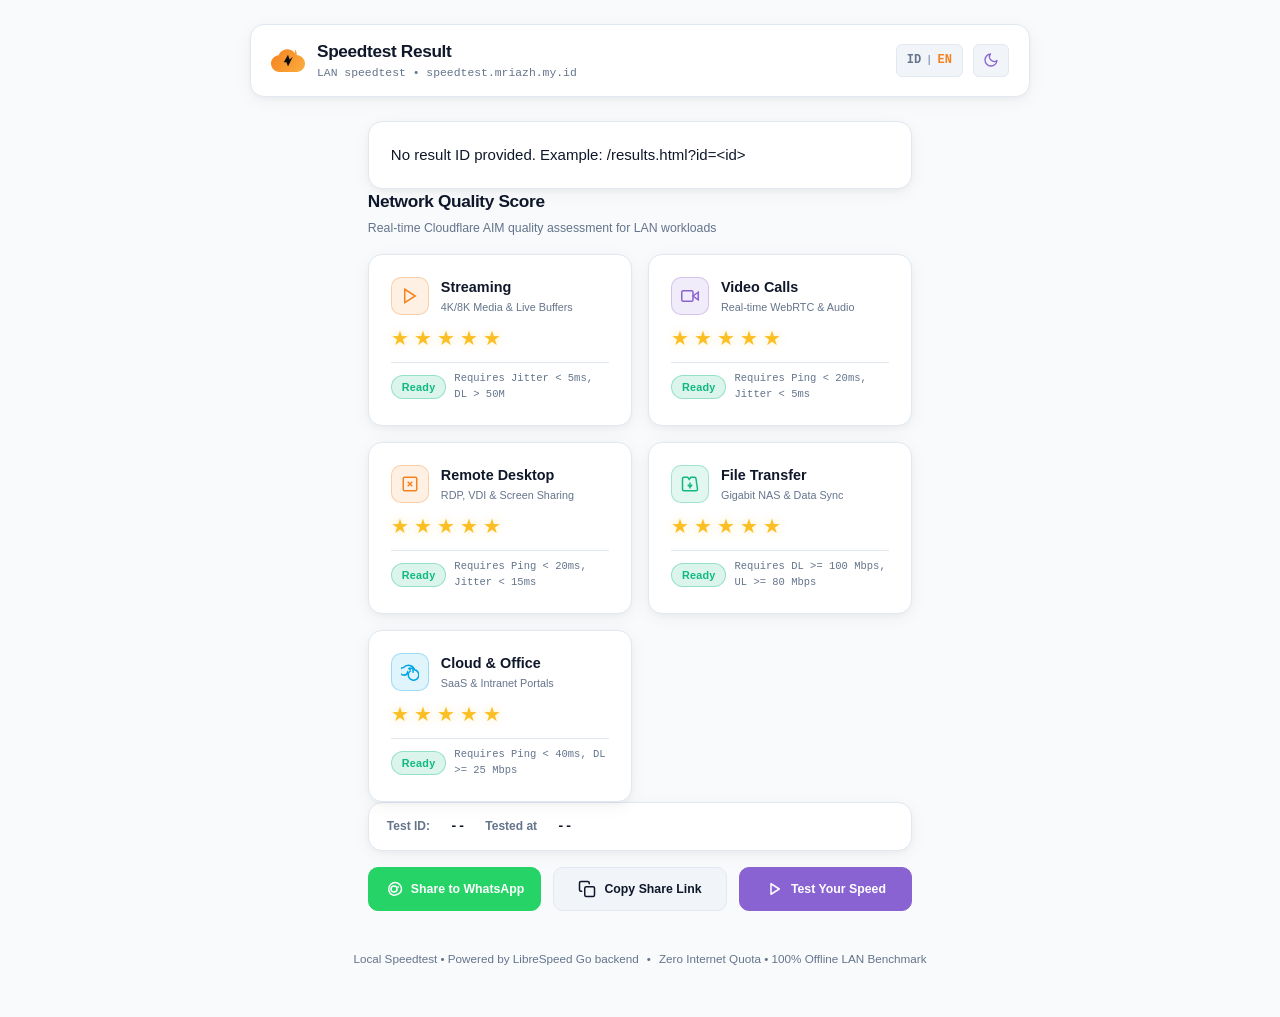
==== web/results.html @ ec8d54d9 "docs(readme): rewrite comprehensive public guide and de-hardcode private infrastructure IPs" ====
<!DOCTYPE html>
<html lang="en">
<head>
  <meta charset="UTF-8">
  <meta name="viewport" content="width=device-width, initial-scale=1.0">
  <title>Speedtest Result • Local Speedtest</title>
  <meta name="description" content="Local network performance benchmark result certificate. 100% offline LAN speedtest.">
  <link rel="icon" type="image/svg+xml" href="favicon.svg">
  <link rel="stylesheet" href="style.css">
  <script>
    (function() {
      try {
        var t = localStorage.getItem('cf_theme');
        if (t === 'light' || (!t && window.matchMedia && window.matchMedia('(prefers-color-scheme: light)').matches)) {
          document.documentElement.setAttribute('data-theme', 'light');
        }
      } catch (_) {}
    })();
  </script>
</head>
<body>
  <div class="cf-app cf-results-app">
    <!-- Header -->
    <header class="cf-header cf-results-header">
      <div class="header-brand">
        <svg class="brand-icon" viewBox="0 0 32 32" fill="none" xmlns="http://www.w3.org/2000/svg" aria-hidden="true">
          <path d="M24.2 13.8c-.4-4.5-4.2-8-8.8-8-3.7 0-6.9 2.3-8.2 5.7C3.1 12 0 15.3 0 19.3 0 23.7 3.6 27.3 8 27.3h16c4.4 0 8-3.6 8-8 0-4-3-7.3-6.9-7.8l-.9-.1v-.9c0-1.8-.7-3.5-1.9-4.7l1 8z" fill="url(#cf-grad)"/>
          <path d="M12 18l4-7 1.5 4.5 3-2.5-4.5 9-1.5-4z" fill="#0b0c0e"/>
          <defs>
            <linearGradient id="cf-grad" x1="0" y1="5.8" x2="32" y2="27.3" gradientUnits="userSpaceOnUse">
              <stop stop-color="#f6821f"/>
              <stop offset="1" stop-color="#faad3f"/>
            </linearGradient>
          </defs>
        </svg>
        <div class="brand-text">
          <div class="brand-title" data-i18n="result_certificate">Speedtest Result</div>
          <div class="brand-domain" data-i18n="brand_desc">LAN speedtest &bull; speedtest.mriazh.my.id</div>
        </div>
      </div>

      <div class="header-controls">
        <button type="button" class="ctrl-btn lang-btn" id="langToggleBtn" aria-label="Toggle language" title="Ganti Bahasa / Switch Language">
          <span class="lang-opt" id="langOptId">ID</span>
          <span class="lang-divider">|</span>
          <span class="lang-opt active" id="langOptEn">EN</span>
        </button>
        <button type="button" class="ctrl-btn theme-btn" id="themeToggleBtn" aria-label="Toggle theme" title="Toggle Light/Dark Theme">
          <svg class="theme-icon icon-sun" viewBox="0 0 24 24" fill="none" stroke="currentColor" stroke-width="2" stroke-linecap="round" stroke-linejoin="round" aria-hidden="true">
            <circle cx="12" cy="12" r="5"></circle>
            <line x1="12" y1="1" x2="12" y2="3"></line>
            <line x1="12" y1="21" x2="12" y2="23"></line>
            <line x1="4.22" y1="4.22" x2="5.64" y2="5.64"></line>
            <line x1="18.36" y1="18.36" x2="19.78" y2="19.78"></line>
            <line x1="1" y1="12" x2="3" y2="12"></line>
            <line x1="21" y1="12" x2="23" y2="12"></line>
            <line x1="4.22" y1="19.78" x2="5.64" y2="18.36"></line>
            <line x1="18.36" y1="5.64" x2="19.78" y2="4.22"></line>
          </svg>
          <svg class="theme-icon icon-moon" viewBox="0 0 24 24" fill="none" stroke="currentColor" stroke-width="2" stroke-linecap="round" stroke-linejoin="round" aria-hidden="true">
            <path d="M21 12.79A9 9 0 1 1 11.21 3 7 7 0 0 0 21 12.79z"></path>
          </svg>
        </button>
      </div>
    </header>

    <main class="cf-results-main">
      <!-- Status / Error -->
      <div class="cf-card cf-results-status" id="resultStatus">
        <p id="resultStatusText">Loading result&hellip;</p>
      </div>

      <!-- Headline Metrics -->
      <section class="cf-headline-section" id="headlineSection" hidden>
        <div class="headline-grid">
          <div class="headline-metric headline-dl">
            <span class="headline-label" data-i18n="label_download">Download</span>
            <span class="headline-value" id="resDl">--</span>
            <span class="headline-unit">Mbps</span>
          </div>
          <div class="headline-metric headline-ul">
            <span class="headline-label" data-i18n="label_upload">Upload</span>
            <span class="headline-value" id="resUl">--</span>
            <span class="headline-unit">Mbps</span>
          </div>
          <div class="headline-metric headline-ping">
            <span class="headline-label" data-i18n="label_latency">Latency</span>
            <span class="headline-value" id="resPing">--</span>
            <span class="headline-unit">ms</span>
          </div>
          <div class="headline-metric headline-jitter">
            <span class="headline-label" data-i18n="label_jitter">Jitter</span>
            <span class="headline-value" id="resJitter">--</span>
            <span class="headline-unit">ms</span>
          </div>
        </div>
      </section>

      <!-- Network Quality Score -->
      <section class="cf-quality-section cf-results-quality" id="qualitySection" hidden>
        <div class="quality-header">
          <h2 class="section-title" data-i18n="section_quality_score">Network Quality Score</h2>
          <span class="section-subtitle" data-i18n="section_quality_subtitle">Real-time Cloudflare AIM quality assessment</span>
        </div>
        <div class="quality-cards-grid cf-results-quality-grid">
          <!-- Streaming Quality Card -->
          <div class="cf-card quality-card" id="cardQualityStreaming">
            <div class="quality-card-head">
              <div class="quality-icon-box icon-streaming">
                <svg viewBox="0 0 24 24" fill="none" stroke="currentColor" stroke-width="2">
                  <polygon points="5 3 19 12 5 21 5 3"/>
                </svg>
              </div>
              <div>
                <h3 class="quality-title" data-i18n="quality_streaming">Streaming</h3>
                <p class="quality-desc" data-i18n="desc_streaming">4K/8K Media & Live Buffers</p>
              </div>
            </div>
            <div class="stars-rating-row" id="starsStreaming" aria-label="5 of 5 stars"></div>
            <div class="quality-badge-row">
              <span class="quality-status-badge badge-green" id="badgeStreaming" data-i18n="ready">Ready</span>
              <span class="quality-reason-text" id="reasonStreaming" data-i18n="reason_streaming_init">Requires Jitter &lt; 5ms, DL &gt; 50M</span>
            </div>
          </div>

          <!-- Video Calls Quality Card -->
          <div class="cf-card quality-card" id="cardQualityVideo">
            <div class="quality-card-head">
              <div class="quality-icon-box icon-video">
                <svg viewBox="0 0 24 24" fill="none" stroke="currentColor" stroke-width="2">
                  <polygon points="23 7 16 12 23 17 23 7"/>
                  <rect x="1" y="5" width="15" height="14" rx="2" ry="2"/>
                </svg>
              </div>
              <div>
                <h3 class="quality-title" data-i18n="quality_video">Video Calls</h3>
                <p class="quality-desc" data-i18n="desc_video">Real-time WebRTC & Audio</p>
              </div>
            </div>
            <div class="stars-rating-row" id="starsVideo" aria-label="5 of 5 stars"></div>
            <div class="quality-badge-row">
              <span class="quality-status-badge badge-green" id="badgeVideo" data-i18n="ready">Ready</span>
              <span class="quality-reason-text" id="reasonVideo" data-i18n="reason_video_init">Requires Ping &lt; 20ms, Jitter &lt; 5ms</span>
            </div>
          </div>

          <!-- Remote Desktop Quality Card -->
          <div class="cf-card quality-card" id="cardQualityRemote">
            <div class="quality-card-head">
              <div class="quality-icon-box icon-anydesk">
                <svg viewBox="0 0 24 24" fill="none" stroke="currentColor" stroke-width="2">
                  <rect x="3" y="3" width="18" height="18" rx="2" ry="2"/>
                  <line x1="9" y1="15" x2="15" y2="9"/>
                  <line x1="15" y1="15" x2="9" y2="9"/>
                </svg>
              </div>
              <div>
                <h3 class="quality-title" data-i18n="quality_remote">Remote Desktop</h3>
                <p class="quality-desc" data-i18n="desc_remote">RDP, VDI & Screen Sharing</p>
              </div>
            </div>
            <div class="stars-rating-row" id="starsRemote" aria-label="5 of 5 stars"></div>
            <div class="quality-badge-row">
              <span class="quality-status-badge badge-green" id="badgeRemote" data-i18n="ready">Ready</span>
              <span class="quality-reason-text" id="reasonRemote" data-i18n="reason_remote_init">Requires Ping &lt; 20ms, Jitter &lt; 15ms</span>
            </div>
          </div>

          <!-- File Transfer & Sync Quality Card -->
          <div class="cf-card quality-card" id="cardQualityFileTransfer">
            <div class="quality-card-head">
              <div class="quality-icon-box icon-filetransfer">
                <svg viewBox="0 0 24 24" fill="none" stroke="currentColor" stroke-width="2">
                  <path d="M22 19a2 2 0 01-2 2H4a2 2 0 01-2-2V5a2 2 0 012-2h5l2 3 2-3h5a2 2 0 012 2z"/>
                  <path d="M12 10L12 18M15 13l-3 3-3-3"/>
                </svg>
              </div>
              <div>
                <h3 class="quality-title" data-i18n="quality_filetransfer">File Transfer</h3>
                <p class="quality-desc" data-i18n="desc_filetransfer">NAS Gigabit & Sinkronisasi</p>
              </div>
            </div>
            <div class="stars-rating-row" id="starsFileTransfer" aria-label="5 of 5 stars"></div>
            <div class="quality-badge-row">
              <span class="quality-status-badge badge-green" id="badgeFileTransfer" data-i18n="ready">Ready</span>
              <span class="quality-reason-text" id="reasonFileTransfer" data-i18n="reason_filetransfer_init">Requires DL &gt;= 100 Mbps, UL &gt;= 80 Mbps</span>
            </div>
          </div>

          <!-- Cloud & Office Apps Quality Card -->
          <div class="cf-card quality-card" id="cardQualityCloud">
            <div class="quality-card-head">
              <div class="quality-icon-box icon-cloud">
                <svg viewBox="0 0 24 24" fill="none" stroke="currentColor" stroke-width="2">
                  <path d="M3 16a5 5 0 010.45-9.97A8.5 8.5 0 0118 9a7 7 0 11-8 5a8.5 8.5 0 01-1.15-1.63A5 5 0 013 16z"/>
                  <path d="M10 7h4a2 2 0 012 2v4M10 7l3 3M10 13l3-3"/>
                </svg>
              </div>
              <div>
                <h3 class="quality-title" data-i18n="quality_cloud">Cloud &amp; Office</h3>
                <p class="quality-desc" data-i18n="desc_cloud">Portal Intranet &amp; SaaS</p>
              </div>
            </div>
            <div class="stars-rating-row" id="starsCloud" aria-label="5 of 5 stars"></div>
            <div class="quality-badge-row">
              <span class="quality-status-badge badge-green" id="badgeCloud" data-i18n="ready">Ready</span>
              <span class="quality-reason-text" id="reasonCloud" data-i18n="reason_cloud_init">Requires Ping &lt; 40ms, DL &gt;= 25 Mbps</span>
            </div>
          </div>
        </div>
      </section>

      <!-- Network Details -->
      <section class="cf-details-section" id="detailsSection" hidden>
        <div class="quality-header">
          <h2 class="section-title" data-i18n="network_details">Network Details</h2>
        </div>
        <div class="details-grid">
          <div class="detail-item">
            <span class="detail-label" data-i18n="badge_client_ip">Client IP</span>
            <span class="detail-value" id="resClientIp">--</span>
          </div>
          <div class="detail-item">
            <span class="detail-label" data-i18n="server_ip">Server IP</span>
            <span class="detail-value" id="resServerIp">Local Server</span>
          </div>
          <div class="detail-item detail-gigabit">
            <span class="lan-badge">Gigabit LAN</span>
            <span class="detail-value" data-i18n="val_network">Local LAN Gigabit (Zero Internet Quota)</span>
          </div>
        </div>
      </section>

      <!-- Test Identity -->
      <div class="cf-card cf-results-identity" id="identitySection" hidden>
        <div class="identity-row">
          <span class="identity-label" data-i18n="test_id_label">Test ID:</span>
          <span class="identity-value" id="resTestId">--</span>
          <span class="identity-label" data-i18n="tested_at">Tested at:</span>
          <span class="identity-value" id="resTestedAt">--</span>
        </div>
      </div>

      <!-- Action Buttons -->
      <section class="cf-actions-section" id="actionsSection" hidden>
        <div class="actions-grid">
          <button type="button" class="btn-action btn-whatsapp" id="btnShareWhatsapp" aria-label="Share to WhatsApp">
            <svg class="action-icon" viewBox="0 0 24 24" fill="none" stroke="currentColor" stroke-width="2" stroke-linecap="round" stroke-linejoin="round">
              <path d="M22 12c0-4.714-3.822-8.536-8.536-8.536S5 7.286 5 12c0 3.78 2.4 6.986 5.754 8.218a2.28 2.28 0 001.724 0C19.6 18.986 22 15.78 22 12z"/>
              <path d="M16 12A4 4 0 1112 8a4 4 0 014 4z"/>
              <line x1="17.5" y1="9.5" x2="17.5" y2="9.01"/>
            </svg>
            <span data-i18n="btn_share_whatsapp">Share to WhatsApp</span>
          </button>
          <button type="button" class="btn-action btn-copy-link" id="btnCopyResultLink" aria-label="Copy Link">
            <svg class="action-icon" viewBox="0 0 24 24" fill="none" stroke="currentColor" stroke-width="2" stroke-linecap="round" stroke-linejoin="round">
              <rect x="9" y="9" width="13" height="13" rx="2" ry="2"/>
              <path d="M5 15H4a2 2 0 01-2-2V4a2 2 0 012-2h9a2 2 0 012 2v1"/>
            </svg>
            <span id="copyResultBtnText" data-i18n="btn_copy_link">Copy Link</span>
          </button>
          <a href="index.html" class="btn-action btn-test-speed" id="btnTestSpeed" aria-label="Test Your Speed">
            <svg class="action-icon" viewBox="0 0 24 24" fill="none" stroke="currentColor" stroke-width="2" stroke-linecap="round" stroke-linejoin="round">
              <path d="M8 5v14l11-7z"/>
            </svg>
            <span data-i18n="btn_test_your_speed">Test Your Speed</span>
          </a>
        </div>
      </section>
    </main>

    <footer class="cf-footer cf-results-footer">
      <div class="footer-meta">
        <span data-i18n="footer_powered">Local Speedtest • Powered by LibreSpeed Go backend</span>
        <span>•</span>
        <span data-i18n="footer_lan">Zero Internet Quota • 100% Offline LAN Benchmark</span>
      </div>
    </footer>
  </div>

  <script src="app.js"></script>
</body>
</html>
---- web/style.css ----
/* ==========================================================================
   Local Speedtest — Cloudflare Speed Test Dark Theme & Layout
   Inspired by speed.cloudflare.com.
   100% Offline LAN Compatible. No external fonts or CDNs.
   ========================================================================== */

:root {
  /* Cloudflare Speed Palette */
  --cf-bg: #0b0c0e;
  --cf-surface: #121316;
  --cf-surface-elevated: #18191e;
  --cf-surface-hover: #1f2027;
  --cf-border: #22242c;
  --border: var(--cf-border);
  --cf-border-hover: #2e313d;
  --cf-border-active: #3b3f4f;

  /* Typography Colors */
  --cf-text-primary: #f4f4f6;
  --cf-text-secondary: #9ea3b0;
  --cf-text-muted: #656976;
  --cf-text-dim: #454854;

  /* Accent Signatures */
  --cf-orange: #f6821f;
  --cf-orange-hover: #faad3f;
  --cf-orange-glow: rgba(246, 130, 31, 0.28);
  --cf-purple: #8a63d2;
  --cf-purple-glow: rgba(138, 99, 210, 0.28);
  --cf-cyan: #00a4e4;
  --cf-cyan-glow: rgba(0, 164, 228, 0.28);
  --cf-amber: #f59e0b;
  --cf-amber-glow: rgba(245, 158, 11, 0.28);
  --cf-green: #10b981;
  --cf-green-glow: rgba(16, 185, 129, 0.25);
  --cf-star-dim: #2e313d;

  /* Font Stacks */
  --font-sans: -apple-system, BlinkMacSystemFont, "Segoe UI", Roboto, "Helvetica Neue", Arial, sans-serif;
  --font-mono: ui-monospace, SFMono-Regular, "SF Mono", Menlo, Consolas, "Liberation Mono", monospace;

  /* Radii & Shadows */
  --radius-sm: 6px;
  --radius-md: 10px;
  --radius-lg: 14px;
  --radius-xl: 18px;
  --shadow-card: 0 8px 24px -6px rgba(0, 0, 0, 0.6);
  --shadow-glow: 0 0 24px var(--cf-orange-glow);
}

/* Light Theme Variables */
[data-theme="light"] {
  --cf-bg: #f8fafc;
  --cf-surface: #ffffff;
  --cf-surface-elevated: #f1f5f9;
  --cf-surface-hover: #e2e8f0;
  --cf-border: #e2e8f0;
  --border: var(--cf-border);
  --cf-border-hover: #cbd5e1;
  --cf-border-active: #94a3b8;

  --cf-text-primary: #0f172a;
  --cf-text-secondary: #475569;
  --cf-text-muted: #64748b;
  --cf-text-dim: #94a3b8;

  --shadow-card: 0 4px 20px -2px rgba(15, 23, 42, 0.06), 0 2px 6px -1px rgba(15, 23, 42, 0.04);
  --cf-star-dim: #cbd5e1;
}

/* Reset & Base */
*, *::before, *::after {
  box-sizing: border-box;
  margin: 0;
  padding: 0;
}

html, body {
  min-height: 100vh;
  background-color: var(--cf-bg);
  color: var(--cf-text-primary);
  font-family: var(--font-sans);
  font-size: 15px;
  line-height: 1.5;
  -webkit-font-smoothing: antialiased;
  -moz-osx-font-smoothing: grayscale;
}

body {
  background-image:
    radial-gradient(1200px 700px at 50% -10%, rgba(246, 130, 31, 0.05) 0%, transparent 60%),
    radial-gradient(900px 500px at 85% 15%, rgba(138, 99, 210, 0.03) 0%, transparent 50%),
    var(--cf-bg);
  background-attachment: fixed;
}

/* App Layout Container */
.cf-app {
  max-width: 1200px;
  margin: 0 auto;
  padding: 24px 20px 48px;
  display: flex;
  flex-direction: column;
  gap: 24px;
}

/* ==========================================================================
   Header
   ========================================================================== */
.cf-header {
  display: flex;
  align-items: center;
  justify-content: space-between;
  flex-wrap: wrap;
  gap: 16px;
  padding: 14px 20px;
  background: var(--cf-surface);
  border: 1px solid var(--cf-border);
  border-radius: var(--radius-lg);
  box-shadow: var(--shadow-card);
}

.header-brand {
  display: flex;
  align-items: center;
  gap: 12px;
}

.brand-icon {
  width: 34px;
  height: 34px;
  flex-shrink: 0;
}

.brand-text {
  display: flex;
  flex-direction: column;
}

.brand-title {
  font-size: 1.15rem;
  font-weight: 700;
  letter-spacing: -0.02em;
  color: var(--cf-text-primary);
}

.brand-domain {
  font-size: 0.76rem;
  color: var(--cf-text-muted);
  font-family: var(--font-mono);
}

/* Server Pill */
.server-pill {
  display: flex;
  align-items: center;
  gap: 8px;
  padding: 6px 14px;
  background: var(--cf-surface-elevated);
  border: 1px solid var(--cf-border);
  border-radius: 9999px;
  font-size: 0.82rem;
  color: var(--cf-text-secondary);
}

.pulse-dot {
  width: 8px;
  height: 8px;
  border-radius: 50%;
  background: var(--cf-green);
  box-shadow: 0 0 10px var(--cf-green-glow);
  position: relative;
}

.pulse-dot::after {
  content: "";
  position: absolute;
  top: -3px;
  left: -3px;
  width: 14px;
  height: 14px;
  border-radius: 50%;
  border: 1px solid var(--cf-green);
  opacity: 0.7;
  animation: pulsePing 2s infinite ease-out;
}

@keyframes pulsePing {
  0% { transform: scale(0.6); opacity: 1; }
  100% { transform: scale(1.6); opacity: 0; }
}

.pill-text {
  font-weight: 500;
  letter-spacing: -0.01em;
}

/* Client IP Badge */
.client-badge {
  display: flex;
  align-items: center;
  gap: 8px;
  padding: 6px 12px;
  background: rgba(0, 164, 228, 0.08);
  border: 1px solid rgba(0, 164, 228, 0.22);
  border-radius: var(--radius-sm);
  font-family: var(--font-mono);
  font-size: 0.8rem;
}

.badge-tag {
  font-size: 0.68rem;
  font-weight: 700;
  color: var(--cf-cyan);
  letter-spacing: 0.05em;
}

.badge-ip {
  color: var(--cf-text-primary);
  font-weight: 600;
}

/* Header Controls Area (Language & Theme) */
.header-controls {
  display: flex;
  align-items: center;
  gap: 10px;
  flex-wrap: wrap;
}

.ctrl-btn {
  display: inline-flex;
  align-items: center;
  justify-content: center;
  background: var(--cf-surface-elevated);
  border: 1px solid var(--cf-border);
  color: var(--cf-text-secondary);
  border-radius: var(--radius-sm);
  padding: 6px 12px;
  font-size: 0.8rem;
  font-weight: 600;
  cursor: pointer;
  transition: all 0.2s ease;
  user-select: none;
  height: 33px;
}

.ctrl-btn:hover {
  background: var(--cf-surface-hover);
  color: var(--cf-text-primary);
  border-color: var(--cf-border-hover);
}

.lang-btn {
  font-family: var(--font-mono);
  gap: 5px;
  padding: 6px 10px;
}

.lang-opt {
  transition: color 0.15s ease, font-weight 0.15s ease;
  color: var(--cf-text-muted);
}

.lang-opt.active {
  color: var(--cf-orange);
  font-weight: 700;
}

.lang-divider {
  color: var(--cf-border-active);
  font-size: 0.72rem;
}

.theme-btn {
  width: 36px;
  padding: 0;
}

.theme-icon {
  width: 16px;
  height: 16px;
  display: block;
}

/* Theme Icon Visibility */
:root:not([data-theme="light"]) .theme-icon.icon-moon {
  display: none;
}
:root:not([data-theme="light"]) .theme-icon.icon-sun {
  display: block;
  color: var(--cf-amber);
}

[data-theme="light"] .theme-icon.icon-sun {
  display: none;
}
[data-theme="light"] .theme-icon.icon-moon {
  display: block;
  color: var(--cf-purple);
}

/* Card Common */
.cf-card {
  background: var(--cf-surface);
  border: 1px solid var(--cf-border);
  border-radius: var(--radius-lg);
  padding: 22px;
  box-shadow: var(--shadow-card);
  transition: border-color 0.25s ease;
}

.cf-card:hover {
  border-color: var(--cf-border-hover);
}

/* ==========================================================================
   Section 1: 2-Column Hero Grid
   ========================================================================== */
.cf-hero-grid {
  display: grid;
  grid-template-columns: 2fr 1.1fr;
  gap: 20px;
}

@media (max-width: 900px) {
  .cf-hero-grid {
    grid-template-columns: 1fr;
  }
}

/* Left Card: Your Network Speed */
.hero-speed-card {
  display: flex;
  flex-direction: column;
  gap: 16px;
  border-top: 3px solid var(--cf-orange);
}

.card-hero-header {
  display: flex;
  align-items: center;
  justify-content: space-between;
  flex-wrap: wrap;
  gap: 12px;
}

.card-hero-title-group {
  display: flex;
  align-items: center;
  gap: 12px;
}

.hero-card-title {
  font-size: 1.25rem;
  font-weight: 700;
  letter-spacing: -0.02em;
  color: var(--cf-text-primary);
}

.status-indicator-badge {
  font-family: var(--font-mono);
  font-size: 0.72rem;
  font-weight: 700;
  letter-spacing: 0.06em;
  padding: 3px 8px;
  border-radius: var(--radius-sm);
  background: var(--cf-surface-elevated);
  color: var(--cf-text-muted);
  border: 1px solid var(--cf-border);
  transition: all 0.2s ease;
}

.status-indicator-badge.status-testing {
  background: rgba(246, 130, 31, 0.15);
  color: var(--cf-orange);
  border-color: rgba(246, 130, 31, 0.4);
}

.status-indicator-badge.status-done {
  background: rgba(16, 185, 129, 0.15);
  color: var(--cf-green);
  border-color: rgba(16, 185, 129, 0.4);
}

.btn-primary-hero {
  display: inline-flex;
  align-items: center;
  gap: 8px;
  background: var(--cf-orange);
  color: #0b0c0e;
  border: none;
  border-radius: var(--radius-md);
  padding: 10px 20px;
  font-size: 0.88rem;
  font-weight: 700;
  cursor: pointer;
  transition: all 0.2s ease;
  box-shadow: 0 4px 14px var(--cf-orange-glow);
}

.btn-primary-hero:hover {
  background: var(--cf-orange-hover);
  transform: translateY(-1px);
}

.btn-primary-hero:disabled {
  opacity: 0.5;
  cursor: not-allowed;
  transform: none;
}

.btn-icon {
  width: 14px;
  height: 14px;
}

/* Metric Row */
.hero-metric-row {
  display: grid;
  grid-template-columns: repeat(5, 1fr);
  gap: 12px;
  padding: 14px 16px;
  background: rgba(10, 10, 12, 0.55);
  border: 1px solid var(--cf-border);
  border-radius: var(--radius-md);
}

@media (max-width: 680px) {
  .hero-metric-row {
    grid-template-columns: repeat(2, 1fr);
  }
}

.hero-metric-item {
  display: flex;
  flex-direction: column;
  gap: 4px;
}

.metric-label {
  display: flex;
  align-items: center;
  gap: 6px;
  font-size: 0.7rem;
  font-weight: 700;
  letter-spacing: 0.05em;
  color: var(--cf-text-muted);
}

.legend-dot {
  width: 7px;
  height: 7px;
  border-radius: 50%;
  display: inline-block;
}

.dot-dl { background: var(--cf-orange); }
.dot-ul { background: var(--cf-purple); }
.dot-ping { background: var(--cf-cyan); }
.dot-jitter { background: var(--cf-amber); }
.dot-loss { background: var(--cf-green); }

.metric-num-wrap {
  display: flex;
  align-items: baseline;
  gap: 4px;
}

.metric-num {
  font-family: var(--font-mono);
  font-size: 1.85rem;
  font-weight: 800;
  line-height: 1;
  letter-spacing: -0.03em;
  font-variant-numeric: tabular-nums;
  color: var(--cf-text-primary);
}

.num-dl { color: var(--cf-orange); }
.num-ul { color: var(--cf-purple); }
.num-ping { color: var(--cf-cyan); }
.num-jitter { color: var(--cf-amber); }
.num-loss { color: var(--cf-green); }

.metric-unit {
  font-size: 0.75rem;
  font-weight: 600;
  color: var(--cf-text-muted);
}

.metric-sub-stat {
  font-size: 0.7rem;
  color: var(--cf-text-muted);
  font-family: var(--font-mono);
}

/* Main Graph Canvas Container */
.hero-graph-container {
  width: 100%;
  height: 220px;
  position: relative;
  background: rgba(10, 10, 12, 0.7);
  border: 1px solid var(--cf-border);
  border-radius: var(--radius-md);
  overflow: hidden;
}

#dualAreaChart {
  width: 100%;
  height: 100%;
  display: block;
}

.graph-legend-overlay {
  position: absolute;
  top: 10px;
  right: 14px;
  display: flex;
  align-items: center;
  gap: 14px;
  padding: 4px 10px;
  background: rgba(18, 19, 22, 0.75);
  border: 1px solid var(--cf-border);
  border-radius: var(--radius-sm);
  font-size: 0.7rem;
  font-family: var(--font-mono);
  color: var(--cf-text-secondary);
  pointer-events: none;
}

.legend-item {
  display: inline-flex;
  align-items: center;
  gap: 6px;
}

.legend-line {
  display: inline-block;
  width: 14px;
  height: 2px;
}

.line-dl { background: var(--cf-orange); }
.line-p90 {
  background: repeating-linear-gradient(90deg, var(--cf-orange-hover), var(--cf-orange-hover) 3px, transparent 3px, transparent 6px);
}
.line-ul { background: var(--cf-purple); }

/* Toolbar below graph */
.hero-toolbar {
  display: flex;
  align-items: center;
  justify-content: space-between;
  flex-wrap: wrap;
  gap: 12px;
  padding-top: 6px;
}

.toolbar-actions {
  display: flex;
  align-items: center;
  gap: 10px;
}

.btn-toolbar {
  display: inline-flex;
  align-items: center;
  gap: 7px;
  background: var(--cf-surface-elevated);
  color: var(--cf-text-secondary);
  border: 1px solid var(--cf-border);
  border-radius: var(--radius-sm);
  padding: 8px 14px;
  font-size: 0.8rem;
  font-weight: 600;
  cursor: pointer;
  transition: all 0.2s ease;
}

.btn-toolbar:hover {
  background: var(--cf-surface-hover);
  color: var(--cf-text-primary);
  border-color: var(--cf-border-hover);
}

.tb-icon {
  width: 14px;
  height: 14px;
}

.timestamp-display {
  font-family: var(--font-mono);
  font-size: 0.78rem;
  color: var(--cf-text-muted);
}

/* ==========================================================================
   Right Card: Server & Network Path
   ========================================================================== */
.hero-path-card {
  display: flex;
  flex-direction: column;
  gap: 18px;
  border-top: 3px solid var(--cf-cyan);
}

/* Clean Dark Topology Visual */
.topology-container {
  display: flex;
  align-items: center;
  justify-content: space-between;
  padding: 18px 12px;
  background: rgba(10, 10, 12, 0.6);
  border: 1px solid var(--cf-border);
  border-radius: var(--radius-md);
  margin-top: 2px;
}

.topology-node {
  display: flex;
  flex-direction: column;
  align-items: center;
  text-align: center;
  gap: 6px;
  flex: 1;
}

.node-icon-box {
  width: 44px;
  height: 44px;
  border-radius: var(--radius-md);
  background: var(--cf-surface-elevated);
  border: 1px solid var(--cf-border);
  display: flex;
  align-items: center;
  justify-content: center;
  color: var(--cf-text-secondary);
  transition: all 0.25s ease;
}

.node-icon-box svg {
  width: 22px;
  height: 22px;
}

.node-client {
  color: var(--cf-cyan);
  border-color: rgba(0, 164, 228, 0.35);
  background: rgba(0, 164, 228, 0.08);
}

.node-switch {
  color: var(--cf-orange);
  border-color: rgba(246, 130, 31, 0.35);
  background: rgba(246, 130, 31, 0.08);
}

.node-server {
  color: var(--cf-green);
  border-color: rgba(16, 185, 129, 0.35);
  background: rgba(16, 185, 129, 0.08);
}

.node-title {
  font-size: 0.78rem;
  font-weight: 700;
  color: var(--cf-text-primary);
  letter-spacing: -0.01em;
}

.node-sub {
  font-size: 0.68rem;
  font-family: var(--font-mono);
  color: var(--cf-text-muted);
}

.topology-connector {
  display: flex;
  flex-direction: column;
  align-items: center;
  gap: 4px;
  flex: 0.8;
  padding: 0 4px;
}

.connector-line {
  width: 100%;
  height: 2px;
  background: repeating-linear-gradient(90deg, var(--cf-border-hover), var(--cf-border-hover) 4px, transparent 4px, transparent 8px);
}

.connector-badge {
  font-family: var(--font-mono);
  font-size: 0.65rem;
  font-weight: 700;
  color: var(--cf-cyan);
  background: rgba(0, 164, 228, 0.1);
  padding: 1px 6px;
  border-radius: 9999px;
  border: 1px solid rgba(0, 164, 228, 0.25);
}

/* Metadata List */
.topology-metadata-list {
  display: flex;
  flex-direction: column;
  gap: 12px;
  padding: 14px 16px;
  background: rgba(10, 10, 12, 0.4);
  border: 1px solid var(--cf-border);
  border-radius: var(--radius-md);
}

.meta-row {
  display: flex;
  align-items: center;
  justify-content: space-between;
  gap: 12px;
  font-size: 0.82rem;
  border-bottom: 1px solid rgba(34, 36, 44, 0.6);
  padding-bottom: 8px;
}

.meta-row:last-child {
  border-bottom: none;
  padding-bottom: 0;
}

.meta-key {
  color: var(--cf-text-muted);
  font-weight: 500;
}

.meta-val {
  color: var(--cf-text-secondary);
  font-family: var(--font-mono);
  font-size: 0.8rem;
  text-align: right;
}

.meta-highlight {
  color: var(--cf-cyan);
  font-weight: 600;
}

.meta-quality {
  color: var(--cf-green);
  font-weight: 600;
}

/* ==========================================================================
   Section 2: Network Quality Score (Cloudflare AIM Style)
   ========================================================================== */
.cf-quality-section {
  display: flex;
  flex-direction: column;
  gap: 16px;
}

.quality-header {
  display: flex;
  flex-direction: column;
  gap: 4px;
}

.section-title {
  font-size: 1.15rem;
  font-weight: 700;
  letter-spacing: -0.02em;
  color: var(--cf-text-primary);
}

.section-subtitle {
  font-size: 0.82rem;
  color: var(--cf-text-muted);
}

.quality-cards-grid {
  display: grid;
  grid-template-columns: repeat(auto-fit, minmax(210px, 1fr));
  gap: 16px;
}

@media (max-width: 800px) {
  .quality-cards-grid {
    grid-template-columns: repeat(2, 1fr);
  }
}

@media (max-width: 480px) {
  .quality-cards-grid {
    grid-template-columns: 1fr;
  }
}

.quality-card {
  display: flex;
  flex-direction: column;
  gap: 14px;
}

.quality-card-head {
  display: flex;
  align-items: center;
  gap: 12px;
}

.quality-icon-box {
  width: 38px;
  height: 38px;
  border-radius: var(--radius-md);
  display: flex;
  align-items: center;
  justify-content: center;
  flex-shrink: 0;
}

.quality-icon-box svg {
  width: 18px;
  height: 18px;
}

.icon-streaming {
  background: rgba(246, 130, 31, 0.12);
  color: var(--cf-orange);
  border: 1px solid rgba(246, 130, 31, 0.3);
}

.icon-video {
  background: rgba(138, 99, 210, 0.12);
  color: var(--cf-purple);
  border: 1px solid rgba(138, 99, 210, 0.3);
}

.icon-anydesk {
  background: rgba(246, 130, 31, 0.12);
  color: var(--cf-orange);
  border: 1px solid rgba(246, 130, 31, 0.3);
}

.icon-filetransfer {
  background: rgba(16, 185, 129, 0.12);
  color: var(--cf-green);
  border: 1px solid rgba(16, 185, 129, 0.3);
}

.icon-cloud {
  background: rgba(0, 164, 228, 0.12);
  color: var(--cf-cyan);
  border: 1px solid rgba(0, 164, 228, 0.3);
}

.quality-title {
  font-size: 0.96rem;
  font-weight: 700;
  color: var(--cf-text-primary);
}

.quality-desc {
  font-size: 0.72rem;
  color: var(--cf-text-muted);
}

.stars-rating-row {
  display: flex;
  align-items: center;
  gap: 5px;
  font-size: 1.3rem;
  line-height: 1;
}

.star {
  color: var(--cf-star-dim);
  transition: color 0.2s ease;
}

.star.filled {
  color: #fbbf24;
  text-shadow: 0 0 10px rgba(251, 191, 36, 0.35);
}

.quality-badge-row {
  display: flex;
  align-items: center;
  justify-content: space-between;
  gap: 8px;
  padding-top: 8px;
  border-top: 1px solid var(--cf-border);
}

.quality-status-badge {
  font-size: 0.72rem;
  font-weight: 700;
  padding: 3px 10px;
  border-radius: 9999px;
  letter-spacing: 0.02em;
}

.badge-green {
  background: rgba(16, 185, 129, 0.15);
  color: var(--cf-green);
  border: 1px solid rgba(16, 185, 129, 0.35);
}

.badge-amber {
  background: rgba(245, 158, 11, 0.15);
  color: var(--cf-amber);
  border: 1px solid rgba(245, 158, 11, 0.35);
}

.badge-gray {
  background: var(--cf-surface-elevated);
  color: var(--cf-text-muted);
  border: 1px solid var(--cf-border);
}

.quality-reason-text {
  font-size: 0.7rem;
  color: var(--cf-text-muted);
  font-family: var(--font-mono);
}

/* ==========================================================================
   Section 3: Measurement Breakdown Matrix
   ========================================================================== */
.cf-breakdown-section {
  display: flex;
  flex-direction: column;
  gap: 16px;
}

.breakdown-grid {
  display: grid;
  grid-template-columns: repeat(3, 1fr);
  gap: 16px;
}

@media (max-width: 800px) {
  .breakdown-grid {
    grid-template-columns: 1fr;
  }
}

.breakdown-card {
  display: flex;
  flex-direction: column;
  gap: 14px;
}

.breakdown-card-header {
  display: flex;
  align-items: center;
  gap: 8px;
  padding-bottom: 8px;
  border-bottom: 1px solid var(--cf-border);
}

.b-icon {
  width: 18px;
  height: 18px;
}

.icon-dl { color: var(--cf-orange); }
.icon-ul { color: var(--cf-purple); }
.icon-ping { color: var(--cf-cyan); }

.breakdown-card-title {
  font-size: 0.88rem;
  font-weight: 700;
  letter-spacing: 0.02em;
  color: var(--cf-text-secondary);
}

.breakdown-metrics-list {
  display: flex;
  flex-direction: column;
  gap: 10px;
}

.b-metric-row {
  display: flex;
  align-items: center;
  justify-content: space-between;
}

.b-metric-name {
  font-size: 0.8rem;
  color: var(--cf-text-muted);
}

.b-metric-val {
  font-family: var(--font-mono);
  font-size: 0.88rem;
  color: var(--cf-text-secondary);
  font-variant-numeric: tabular-nums;
}

.b-metric-val strong {
  color: var(--cf-text-primary);
  font-weight: 700;
}

.b-metric-val small {
  font-size: 0.72rem;
  color: var(--cf-text-muted);
}

/* ==========================================================================
   Section 4: Shareable Telemetry Bar
   ========================================================================== */
.cf-telemetry-bar {
  animation: slideFadeIn 0.35s ease-out both;
}

@keyframes slideFadeIn {
  from { opacity: 0; transform: translateY(12px); }
  to { opacity: 1; transform: translateY(0); }
}

.telemetry-card {
  display: flex;
  align-items: center;
  justify-content: space-between;
  flex-wrap: wrap;
  gap: 16px;
  padding: 18px 24px;
  border-left: 4px solid var(--cf-orange);
}

.telemetry-left {
  display: flex;
  align-items: center;
  gap: 16px;
}

.telemetry-badge {
  display: inline-flex;
  align-items: center;
  gap: 6px;
  padding: 6px 12px;
  border-radius: var(--radius-sm);
  background: rgba(16, 185, 129, 0.15);
  color: var(--cf-green);
  border: 1px solid rgba(16, 185, 129, 0.35);
  font-size: 0.8rem;
  font-weight: 700;
}

.telemetry-icon {
  width: 16px;
  height: 16px;
}

.telemetry-meta {
  display: flex;
  flex-direction: column;
}

.telemetry-id-label {
  font-family: var(--font-mono);
  font-size: 0.84rem;
  color: var(--cf-text-primary);
}

.telemetry-hint {
  font-size: 0.72rem;
  color: var(--cf-text-muted);
}

.telemetry-right {
  display: flex;
  align-items: center;
  gap: 10px;
  flex: 1;
  max-width: 600px;
}

.telemetry-url-input {
  flex: 1;
  background: #0b0c0e;
  border: 1px solid var(--cf-border);
  border-radius: var(--radius-md);
  color: var(--cf-text-primary);
  font-family: var(--font-mono);
  font-size: 0.84rem;
  padding: 9px 12px;
  outline: none;
  transition: border-color 0.2s ease;
}

.telemetry-url-input:focus {
  border-color: var(--cf-orange);
}

.btn-copy-telemetry {
  display: inline-flex;
  align-items: center;
  gap: 6px;
  background: var(--cf-orange);
  color: #0b0c0e;
  border: none;
  border-radius: var(--radius-md);
  padding: 9px 16px;
  font-size: 0.84rem;
  font-weight: 700;
  cursor: pointer;
  transition: all 0.2s ease;
  white-space: nowrap;
}

.btn-copy-telemetry:hover {
  background: var(--cf-orange-hover);
  box-shadow: 0 2px 10px var(--cf-orange-glow);
}

.copy-icon {
  width: 14px;
  height: 14px;
}

.btn-view-card {
  display: inline-flex;
  align-items: center;
  gap: 6px;
  background: var(--cf-surface-elevated);
  color: var(--cf-text-primary);
  border: 1px solid var(--cf-border);
  border-radius: var(--radius-md);
  padding: 9px 14px;
  font-size: 0.82rem;
  font-weight: 600;
  text-decoration: none;
  transition: all 0.2s ease;
  white-space: nowrap;
}

.btn-view-card:hover {
  background: var(--cf-surface-hover);
  border-color: var(--cf-cyan);
  color: var(--cf-cyan);
}

.link-icon {
  width: 14px;
  height: 14px;
}

/* ==========================================================================
   Footer
   ========================================================================== */
.cf-footer {
  text-align: center;
  padding: 12px 0 0;
}

.footer-meta {
  display: inline-flex;
  align-items: center;
  gap: 8px;
  font-size: 0.78rem;
  color: var(--cf-text-muted);
}

/* ==========================================================================
   Results Page (results.html) Compatibility Styles
   ========================================================================== */
.shell {
  max-width: 800px;
  margin: 40px auto;
  padding: 0 20px;
}

.shell header {
  display: flex;
  align-items: center;
  justify-content: space-between;
  margin-bottom: 24px;
}

.shell header h1 {
  font-size: 1.5rem;
  font-weight: 700;
  color: var(--cf-text-primary);
}

.shell header .open {
  color: var(--cf-orange);
  text-decoration: none;
  font-weight: 600;
  font-size: 0.9rem;
  border: 1px solid var(--cf-border);
  padding: 8px 14px;
  border-radius: var(--radius-sm);
  background: var(--cf-surface);
  transition: all 0.2s ease;
}

.shell header .open:hover {
  border-color: var(--cf-orange);
  background: var(--cf-surface-hover);
}

.card {
  background: var(--cf-surface);
  border: 1px solid var(--cf-border);
  border-radius: var(--radius-lg);
  padding: 24px;
  box-shadow: var(--shadow-card);
}

.gauges {
  display: grid;
  grid-template-columns: repeat(4, 1fr);
  gap: 12px;
  margin: 16px 0;
}

.gauge {
  background: var(--cf-surface-elevated);
  border: 1px solid var(--cf-border);
  border-radius: var(--radius-md);
  padding: 14px;
  display: flex;
  flex-direction: column;
  gap: 6px;
}

.gauge .label {
  font-size: 0.75rem;
  font-weight: 700;
  color: var(--cf-text-muted);
  text-transform: uppercase;
  letter-spacing: 0.05em;
}

.gauge .value {
  font-family: var(--font-mono);
  font-size: 1.8rem;
  font-weight: 800;
  color: var(--cf-text-primary);
}

.gauge .unit {
  font-size: 0.8rem;
  color: var(--cf-text-muted);
}

/* ==========================================================================
   Light Mode Overrides
   ========================================================================== */
[data-theme="light"] body {
  background-color: var(--cf-bg);
  background-image:
    radial-gradient(1200px 700px at 50% -10%, rgba(246, 130, 31, 0.08) 0%, transparent 60%),
    radial-gradient(900px 500px at 85% 15%, rgba(138, 99, 210, 0.05) 0%, transparent 50%),
    #f8fafc;
}

[data-theme="light"] .hero-metric-row,
[data-theme="light"] .topology-container,
[data-theme="light"] .topology-metadata-list {
  background: #f8fafc;
  border-color: #e2e8f0;
}

[data-theme="light"] .hero-graph-container {
  background: #ffffff;
  border-color: #e2e8f0;
}

[data-theme="light"] .graph-legend-overlay {
  background: rgba(255, 255, 255, 0.9);
  border-color: #e2e8f0;
  color: #475569;
}

[data-theme="light"] .meta-row {
  border-bottom-color: #e2e8f0;
}

[data-theme="light"] .telemetry-url-input {
  background: #f8fafc;
  border-color: #cbd5e1;
  color: #0f172a;
}

[data-theme="light"] .client-badge {
  background: rgba(0, 164, 228, 0.08);
  border-color: rgba(0, 164, 228, 0.25);
  color: #0284c7;
}

[data-theme="light"] .btn-primary-hero {
  color: #ffffff;
}

[data-theme="light"] .btn-copy-telemetry {
  color: #ffffff;
}

/* ==========================================================================
   Results Page: Headline Metrics, Details, Identity, Actions
   ========================================================================== */
.cf-results-app,
.cf-results-main {
  max-width: 820px;
  margin: 0 auto;
}

.headline-grid {
  display: grid;
  grid-template-columns: repeat(4, 1fr);
  gap: 14px;
  margin: 16px 0;
}

.headline-metric {
  display: flex;
  flex-direction: column;
  align-items: center;
  text-align: center;
  gap: 6px;
  background: var(--cf-surface);
  border: 1px solid var(--cf-border);
  border-radius: var(--radius-lg);
  padding: 18px 14px;
  box-shadow: var(--shadow-card);
}

.headline-label {
  font-size: 0.75rem;
  font-weight: 700;
  letter-spacing: 0.05em;
  color: var(--cf-text-muted);
  text-transform: uppercase;
}

.headline-value {
  font-family: var(--font-mono);
  font-size: 2rem;
  font-weight: 800;
  color: var(--cf-text-primary);
  line-height: 1;
}

.headline-unit {
  font-size: 0.75rem;
  font-weight: 600;
  color: var(--cf-text-muted);
}

.headline-dl .headline-value { color: var(--cf-orange); border-top: 3px solid var(--cf-orange); }
.headline-ul .headline-value { color: var(--cf-purple); border-top: 3px solid var(--cf-purple); }
.headline-ping .headline-value { color: var(--cf-cyan); border-top: 3px solid var(--cf-cyan); }
.headline-jitter .headline-value { color: var(--cf-amber); border-top: 3px solid var(--cf-amber); }

.details-grid {
  display: grid;
  grid-template-columns: repeat(3, 1fr);
  gap: 14px;
  margin-top: 8px;
}

.detail-item {
  background: var(--cf-surface-elevated);
  border: 1px solid var(--cf-border);
  border-radius: var(--radius-md);
  padding: 12px;
  display: flex;
  flex-direction: column;
  gap: 4px;
}

.detail-gigabit {
  flex-direction: row;
  align-items: center;
  justify-content: space-between;
}

.detail-label {
  font-size: 0.75rem;
  font-weight: 700;
  color: var(--cf-text-muted);
  text-transform: uppercase;
  letter-spacing: 0.05em;
}

.detail-value {
  font-family: var(--font-mono);
  font-size: 0.9rem;
  color: var(--cf-text-primary);
  font-weight: 600;
}

.lan-badge {
  font-size: 0.68rem;
  font-weight: 700;
  color: var(--cf-green);
  border: 1px solid rgba(16, 185, 129, 0.35);
  background: rgba(16, 185, 129, 0.12);
  padding: 2px 8px;
  border-radius: 9999px;
  letter-spacing: 0.05em;
}

.cf-results-identity {
  display: flex;
  align-items: center;
  justify-content: space-between;
  gap: 16px;
  padding: 14px 18px;
  font-size: 0.85rem;
}

.identity-row {
  display: flex;
  align-items: center;
  gap: 20px;
  flex-wrap: wrap;
}

.identity-label {
  color: var(--cf-text-muted);
  font-size: 0.8rem;
  font-weight: 600;
}

.identity-value {
  color: var(--cf-text-primary);
  font-family: var(--font-mono);
  font-size: 0.85rem;
  font-weight: 700;
}

.cf-actions-section {
  display: flex;
  flex-direction: column;
  gap: 12px;
  margin-top: 16px;
}

.actions-grid {
  display: grid;
  grid-template-columns: repeat(3, 1fr);
  gap: 12px;
}

.action-icon, .btn-action svg {
  width: 18px !important;
  height: 18px !important;
  min-width: 18px !important;
  min-height: 18px !important;
  flex-shrink: 0;
}

.btn-action {
  display: inline-flex;
  align-items: center;
  justify-content: center;
  gap: 8px;
  height: 44px;
  background: var(--cf-surface-elevated);
  border: 1px solid var(--cf-border);
  color: var(--cf-text-primary);
  border-radius: 10px;
  padding: 0 16px;
  font-size: 0.82rem;
  font-weight: 600;
  cursor: pointer;
  transition: all 0.2s ease;
  text-decoration: none;
}

.btn-action:hover {
  background: var(--cf-surface-hover);
  border-color: var(--cf-border-hover);
}

.btn-action.btn-download-png {
  background: var(--cf-orange);
  color: #0b0c0e;
  border-color: var(--cf-orange);
  box-shadow: var(--cf-orange-glow);
}

.btn-action.btn-download-png:hover {
  background: var(--cf-orange-hover);
}

.btn-action.btn-whatsapp {
  background: #25d366;
  color: #ffffff;
  border-color: #25d366;
}

.btn-action.btn-whatsapp:hover {
  background: #1eb655;
}

.btn-action.btn-copy-link { background: var(--cf-surface-elevated); }

.btn-action.btn-test-speed {
  background: var(--cf-purple);
  color: #ffffff;
  border-color: var(--cf-purple);
}

.btn-action.btn-test-speed:hover {
  background: #7c4cd2;
}

/* ==========================================================================
   Mobile (<= 680px)
   ========================================================================== */
@media (max-width: 680px) {
  .cf-app { padding: 12px 12px 32px; gap: 16px; }
  .cf-header { padding: 10px 12px; gap: 10px; }
  .header-brand { gap: 10px; }
  .brand-icon { width: 28px; height: 28px; }
  .brand-title { font-size: 1rem; }
  .brand-domain { font-size: 0.7rem; }
  .server-pill { font-size: 0.72rem; padding: 5px 10px; }
  .client-badge { font-size: 0.72rem; padding: 5px 10px; }
  .header-controls { gap: 8px; }
  .ctrl-btn { height: 30px; padding: 5px 10px; font-size: 0.75rem; }
  .theme-btn { width: 32px; }
  .lang-opt { font-size: 0.75rem; }

  .headline-grid { grid-template-columns: repeat(2, 1fr); gap: 10px; }
  .headline-label { font-size: 0.7rem; }
  .headline-value { font-size: 1.5rem; }

  .hero-graph-container { height: 160px !important; }

  .quality-cards-grid { grid-template-columns: 1fr; gap: 10px; }
  .quality-card { padding: 14px; gap: 10px; }
  .quality-card-head { gap: 10px; }
  .quality-icon-box { width: 32px; height: 32px; }
  .quality-icon-box svg { width: 15px; height: 15px; }
  .quality-title { font-size: 0.85rem; }
  .quality-desc { font-size: 0.65rem; }
  .stars-rating-row { font-size: 1.1rem; gap: 4px; }
  .quality-badge-row { gap: 6px; padding-top: 6px; }
  .quality-status-badge { font-size: 0.65rem; padding: 2px 8px; }
  .quality-reason-text { font-size: 0.62rem; }

  .details-grid { grid-template-columns: 1fr; gap: 10px; }
  .detail-item { padding: 10px; }
  .detail-gigabit { flex-direction: column; align-items: flex-start; gap: 6px; }
  .detail-label { font-size: 0.75rem; }
  .detail-value { font-size: 0.8rem; }
  .lan-badge { font-size: 0.65rem; padding: 2px 8px; }

  .identity-row { flex-direction: column; align-items: flex-start; gap: 6px; }
  .identity-label { font-size: 0.75rem; }
  .identity-value { font-size: 0.8rem; }

  .actions-grid { grid-template-columns: 1fr; gap: 10px; }
  .btn-action { height: 48px; padding: 10px 14px; font-size: 0.8rem; }
  .action-icon { width: 18px; height: 18px; }

  .hero-metric-row { padding: 10px 12px; gap: 8px; }
  .hero-metric-item .metric-num { font-size: 1.4rem; }
  .metric-sub-stat { font-size: 0.62rem; }

  .section-title { font-size: 1rem; }
  .section-subtitle { font-size: 0.75rem; }
  .breakdown-card-title { font-size: 0.8rem; }
  .b-metric-name, .b-metric-val { font-size: 0.75rem; }
}

/* ==========================================================================
   Tablet (681px - 960px)
   ========================================================================== */
@media (min-width: 681px) and (max-width: 960px) {
  .cf-app { padding: 18px 16px 40px; gap: 20px; }
  .cf-header { padding: 12px 16px; }
  .hero-metric-row { grid-template-columns: repeat(3, 1fr); gap: 10px; padding: 12px 14px; }
  .hero-metric-item .metric-num { font-size: 1.5rem; }
  .hero-graph-container { height: 180px; }
  .quality-cards-grid { grid-template-columns: repeat(3, 1fr); gap: 14px; }
  .breakdown-grid { grid-template-columns: repeat(2, 1fr); gap: 14px; }
  .section-title { font-size: 1.05rem; }
  .actions-grid {
    grid-template-columns: repeat(2, 1fr);
    gap: 12px;
  }
  .btn-action { height: 44px; }
}
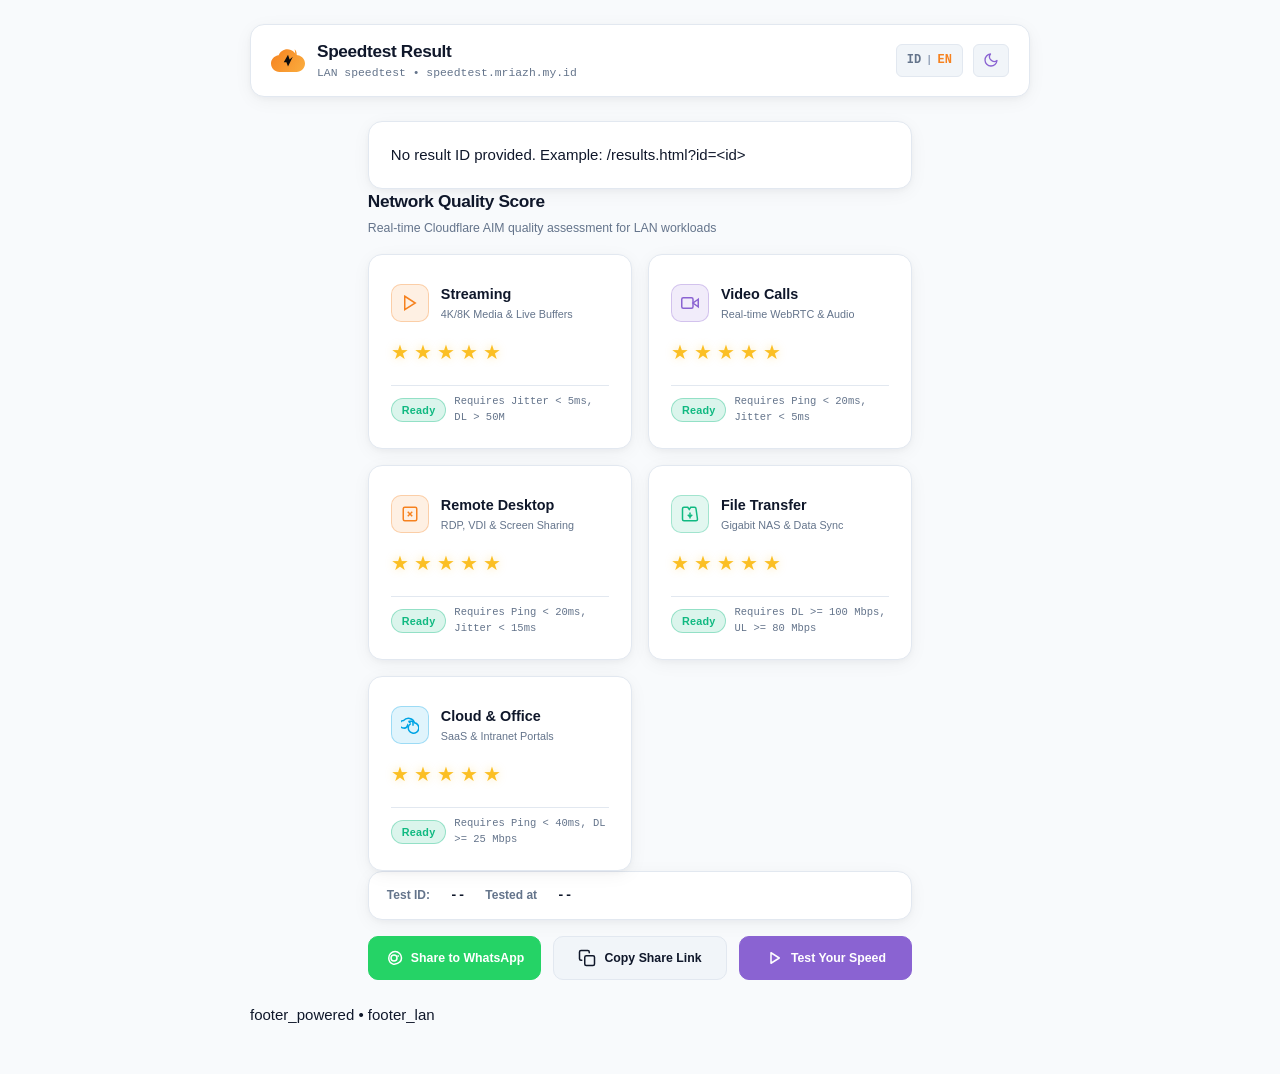
==== commit 5236fb87: "feat: add offline error handling and simplify network labels" ====
--- a/web/results.html
+++ b/web/results.html
@@ -226,7 +226,7 @@
           </div>
           <div class="detail-item detail-gigabit">
             <span class="lan-badge">Gigabit LAN</span>
-            <span class="detail-value" data-i18n="val_network">Local LAN Gigabit (Zero Internet Quota)</span>
+            <span class="detail-value" data-i18n="val_network">Local (Zero Internet Quota)</span>
           </div>
         </div>
       </section>
--- a/web/style.css
+++ b/web/style.css
@@ -150,76 +150,6 @@
   font-family: var(--font-mono);
 }
 
-/* Server Pill */
-.server-pill {
-  display: flex;
-  align-items: center;
-  gap: 8px;
-  padding: 6px 14px;
-  background: var(--cf-surface-elevated);
-  border: 1px solid var(--cf-border);
-  border-radius: 9999px;
-  font-size: 0.82rem;
-  color: var(--cf-text-secondary);
-}
-
-.pulse-dot {
-  width: 8px;
-  height: 8px;
-  border-radius: 50%;
-  background: var(--cf-green);
-  box-shadow: 0 0 10px var(--cf-green-glow);
-  position: relative;
-}
-
-.pulse-dot::after {
-  content: "";
-  position: absolute;
-  top: -3px;
-  left: -3px;
-  width: 14px;
-  height: 14px;
-  border-radius: 50%;
-  border: 1px solid var(--cf-green);
-  opacity: 0.7;
-  animation: pulsePing 2s infinite ease-out;
-}
-
-@keyframes pulsePing {
-  0% { transform: scale(0.6); opacity: 1; }
-  100% { transform: scale(1.6); opacity: 0; }
-}
-
-.pill-text {
-  font-weight: 500;
-  letter-spacing: -0.01em;
-}
-
-/* Client IP Badge */
-.client-badge {
-  display: flex;
-  align-items: center;
-  gap: 8px;
-  padding: 6px 12px;
-  background: rgba(0, 164, 228, 0.08);
-  border: 1px solid rgba(0, 164, 228, 0.22);
-  border-radius: var(--radius-sm);
-  font-family: var(--font-mono);
-  font-size: 0.8rem;
-}
-
-.badge-tag {
-  font-size: 0.68rem;
-  font-weight: 700;
-  color: var(--cf-cyan);
-  letter-spacing: 0.05em;
-}
-
-.badge-ip {
-  color: var(--cf-text-primary);
-  font-weight: 600;
-}
-
 /* Header Controls Area (Language & Theme) */
 .header-controls {
   display: flex;
@@ -383,6 +313,55 @@
   border-color: rgba(16, 185, 129, 0.4);
 }
 
+.status-indicator-badge.status-failed {
+  background: rgba(239, 68, 68, 0.12);
+  color: #ef4444;
+  border: 1px solid rgba(239, 68, 68, 0.32);
+}
+
+.test-error-banner {
+  display: flex;
+  align-items: center;
+  justify-content: space-between;
+  gap: 12px;
+  margin-top: 14px;
+  padding: 10px 14px;
+  background: rgba(239, 68, 68, 0.08);
+  border: 1px solid rgba(239, 68, 68, 0.25);
+  border-radius: var(--radius-sm);
+  color: #ef4444;
+  font-size: 0.85rem;
+}
+
+.test-error-banner .error-msg-wrap {
+  display: flex;
+  align-items: center;
+  gap: 8px;
+}
+
+.test-error-banner .error-icon {
+  width: 16px;
+  height: 16px;
+  flex-shrink: 0;
+}
+
+.test-error-banner .btn-error-retry {
+  background: transparent;
+  color: #ef4444;
+  border: 1px solid rgba(239, 68, 68, 0.4);
+  padding: 4px 10px;
+  border-radius: 4px;
+  font-size: 0.78rem;
+  font-weight: 600;
+  cursor: pointer;
+  transition: all 0.15s ease;
+  white-space: nowrap;
+}
+
+.test-error-banner .btn-error-retry:hover {
+  background: rgba(239, 68, 68, 0.15);
+}
+
 .btn-primary-hero {
   display: inline-flex;
   align-items: center;
@@ -797,6 +776,8 @@
 .quality-card {
   display: flex;
   flex-direction: column;
+  justify-content: space-between;
+  min-height: 195px;
   gap: 14px;
 }
 
@@ -804,6 +785,7 @@
   display: flex;
   align-items: center;
   gap: 12px;
+  min-height: 52px;
 }
 
 .quality-icon-box {
@@ -885,6 +867,7 @@
   align-items: center;
   justify-content: space-between;
   gap: 8px;
+  margin-top: auto;
   padding-top: 8px;
   border-top: 1px solid var(--cf-border);
 }
@@ -1149,16 +1132,16 @@
 /* ==========================================================================
    Footer
    ========================================================================== */
-.cf-footer {
+/* Footer */
+.site-footer {
   text-align: center;
-  padding: 12px 0 0;
-}
-
-.footer-meta {
-  display: inline-flex;
-  align-items: center;
-  gap: 8px;
-  font-size: 0.78rem;
+  padding: 14px 0 0;
+  border-top: 1px solid var(--cf-border);
+}
+
+.footer-copy {
+  margin: 0;
+  font-size: 0.8rem;
   color: var(--cf-text-muted);
 }
 
@@ -1283,12 +1266,6 @@
   background: #f8fafc;
   border-color: #cbd5e1;
   color: #0f172a;
-}
-
-[data-theme="light"] .client-badge {
-  background: rgba(0, 164, 228, 0.08);
-  border-color: rgba(0, 164, 228, 0.25);
-  color: #0284c7;
 }
 
 [data-theme="light"] .btn-primary-hero {
@@ -1520,8 +1497,6 @@
   .brand-icon { width: 28px; height: 28px; }
   .brand-title { font-size: 1rem; }
   .brand-domain { font-size: 0.7rem; }
-  .server-pill { font-size: 0.72rem; padding: 5px 10px; }
-  .client-badge { font-size: 0.72rem; padding: 5px 10px; }
   .header-controls { gap: 8px; }
   .ctrl-btn { height: 30px; padding: 5px 10px; font-size: 0.75rem; }
   .theme-btn { width: 32px; }
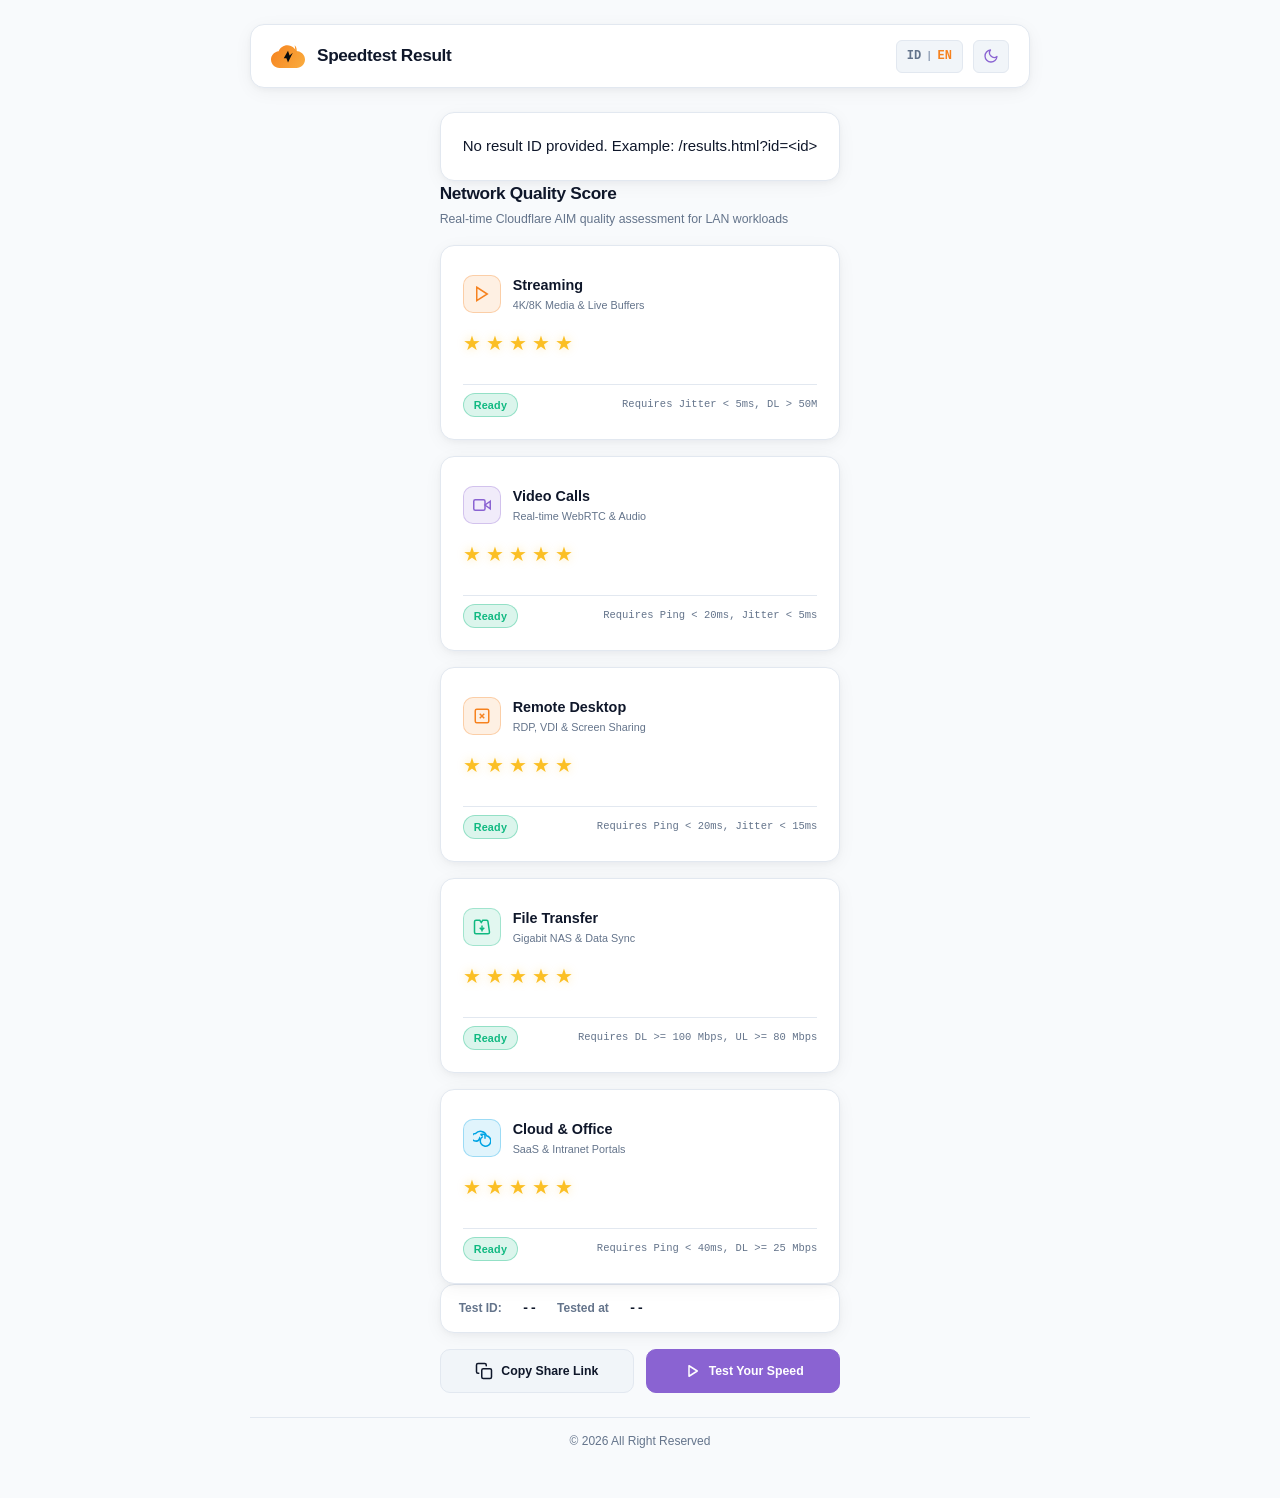
==== commit 37da995e: "feat: cleanup results page, convert UTC to local time, and unify footer copyright" ====
--- a/web/results.html
+++ b/web/results.html
@@ -35,7 +35,6 @@
         </svg>
         <div class="brand-text">
           <div class="brand-title" data-i18n="result_certificate">Speedtest Result</div>
-          <div class="brand-domain" data-i18n="brand_desc">LAN speedtest &bull; speedtest.mriazh.my.id</div>
         </div>
       </div>
 
@@ -217,15 +216,11 @@
         </div>
         <div class="details-grid">
           <div class="detail-item">
-            <span class="detail-label" data-i18n="badge_client_ip">Client IP</span>
-            <span class="detail-value" id="resClientIp">--</span>
-          </div>
-          <div class="detail-item">
             <span class="detail-label" data-i18n="server_ip">Server IP</span>
             <span class="detail-value" id="resServerIp">Local Server</span>
           </div>
-          <div class="detail-item detail-gigabit">
-            <span class="lan-badge">Gigabit LAN</span>
+          <div class="detail-item">
+            <span class="detail-label" data-i18n="meta_network">Network</span>
             <span class="detail-value" data-i18n="val_network">Local (Zero Internet Quota)</span>
           </div>
         </div>
@@ -244,14 +239,6 @@
       <!-- Action Buttons -->
       <section class="cf-actions-section" id="actionsSection" hidden>
         <div class="actions-grid">
-          <button type="button" class="btn-action btn-whatsapp" id="btnShareWhatsapp" aria-label="Share to WhatsApp">
-            <svg class="action-icon" viewBox="0 0 24 24" fill="none" stroke="currentColor" stroke-width="2" stroke-linecap="round" stroke-linejoin="round">
-              <path d="M22 12c0-4.714-3.822-8.536-8.536-8.536S5 7.286 5 12c0 3.78 2.4 6.986 5.754 8.218a2.28 2.28 0 001.724 0C19.6 18.986 22 15.78 22 12z"/>
-              <path d="M16 12A4 4 0 1112 8a4 4 0 014 4z"/>
-              <line x1="17.5" y1="9.5" x2="17.5" y2="9.01"/>
-            </svg>
-            <span data-i18n="btn_share_whatsapp">Share to WhatsApp</span>
-          </button>
           <button type="button" class="btn-action btn-copy-link" id="btnCopyResultLink" aria-label="Copy Link">
             <svg class="action-icon" viewBox="0 0 24 24" fill="none" stroke="currentColor" stroke-width="2" stroke-linecap="round" stroke-linejoin="round">
               <rect x="9" y="9" width="13" height="13" rx="2" ry="2"/>
@@ -269,11 +256,9 @@
       </section>
     </main>
 
-    <footer class="cf-footer cf-results-footer">
-      <div class="footer-meta">
-        <span data-i18n="footer_powered">Local Speedtest • Powered by LibreSpeed Go backend</span>
-        <span>•</span>
-        <span data-i18n="footer_lan">Zero Internet Quota • 100% Offline LAN Benchmark</span>
+    <footer class="site-footer">
+      <div class="footer-inner">
+        <p class="footer-copy" data-i18n="footer_copy">&copy; 2026 All Right Reserved</p>
       </div>
     </footer>
   </div>
--- a/web/style.css
+++ b/web/style.css
@@ -474,6 +474,33 @@
   font-family: var(--font-mono);
 }
 
+/* Bufferbloat grade badge */
+.buffer-grade-badge {
+  display: inline-flex;
+  align-items: center;
+  justify-content: center;
+  min-width: 22px;
+  height: 20px;
+  padding: 0 7px;
+  border-radius: 9999px;
+  font-family: var(--font-mono);
+  font-size: 0.68rem;
+  font-weight: 700;
+  letter-spacing: 0.04em;
+  line-height: 1;
+  color: #0b0c0e;
+  border: 1px solid rgba(0, 0, 0, 0.2);
+  margin-left: 6px;
+  user-select: none;
+}
+
+.grade-aplus { background: var(--cf-green); border-color: var(--cf-green); color: #0b0c0e; }
+.grade-a { background: var(--cf-green); border-color: var(--cf-green); color: #0b0c0e; }
+.grade-b { background: var(--cf-cyan); border-color: var(--cf-cyan); color: #0b0c0e; }
+.grade-c { background: var(--cf-amber); border-color: var(--cf-amber); color: #0b0c0e; }
+.grade-d { background: var(--cf-orange); border-color: var(--cf-orange); color: #0b0c0e; }
+.grade-f { background: #ef4444; border-color: #ef4444; color: #ffffff; }
+
 /* Main Graph Canvas Container */
 .hero-graph-container {
   width: 100%;
@@ -1334,7 +1361,7 @@
 
 .details-grid {
   display: grid;
-  grid-template-columns: repeat(3, 1fr);
+  grid-template-columns: repeat(2, 1fr);
   gap: 14px;
   margin-top: 8px;
 }
@@ -1419,7 +1446,7 @@
 
 .actions-grid {
   display: grid;
-  grid-template-columns: repeat(3, 1fr);
+  grid-template-columns: repeat(2, 1fr);
   gap: 12px;
 }
 
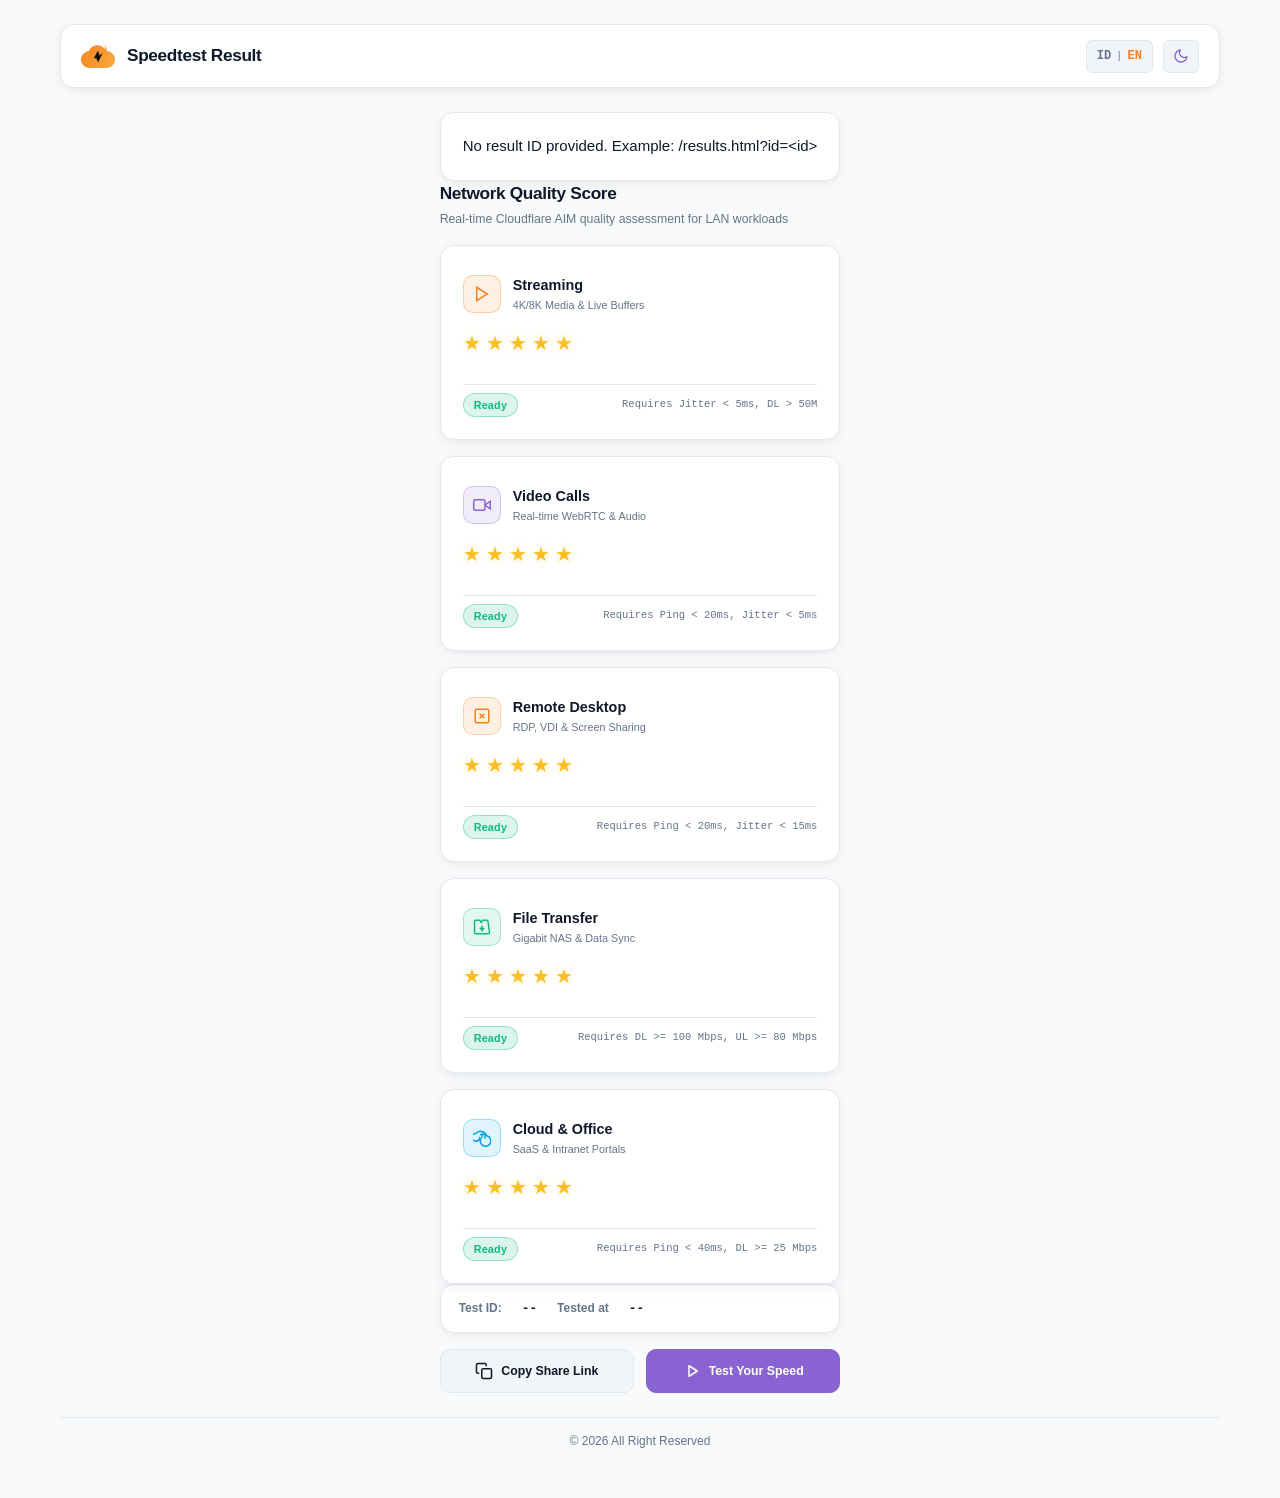
==== commit ba0c99ac: "feat: expand results page to 1200px, show Server IP, and restore You client IP" ====
--- a/web/results.html
+++ b/web/results.html
@@ -216,8 +216,12 @@
         </div>
         <div class="details-grid">
           <div class="detail-item">
+            <span class="detail-label" data-i18n="node_client">You</span>
+            <span class="detail-value" id="resClientIp">--</span>
+          </div>
+          <div class="detail-item">
             <span class="detail-label" data-i18n="server_ip">Server IP</span>
-            <span class="detail-value" id="resServerIp">Local Server</span>
+            <span class="detail-value" id="resServerIp">speedtest.mriazh.my.id</span>
           </div>
           <div class="detail-item">
             <span class="detail-label" data-i18n="meta_network">Network</span>
--- a/web/style.css
+++ b/web/style.css
@@ -1308,7 +1308,7 @@
    ========================================================================== */
 .cf-results-app,
 .cf-results-main {
-  max-width: 820px;
+  max-width: 1200px;
   margin: 0 auto;
 }
 
@@ -1361,7 +1361,7 @@
 
 .details-grid {
   display: grid;
-  grid-template-columns: repeat(2, 1fr);
+  grid-template-columns: repeat(3, 1fr);
   gap: 14px;
   margin-top: 8px;
 }
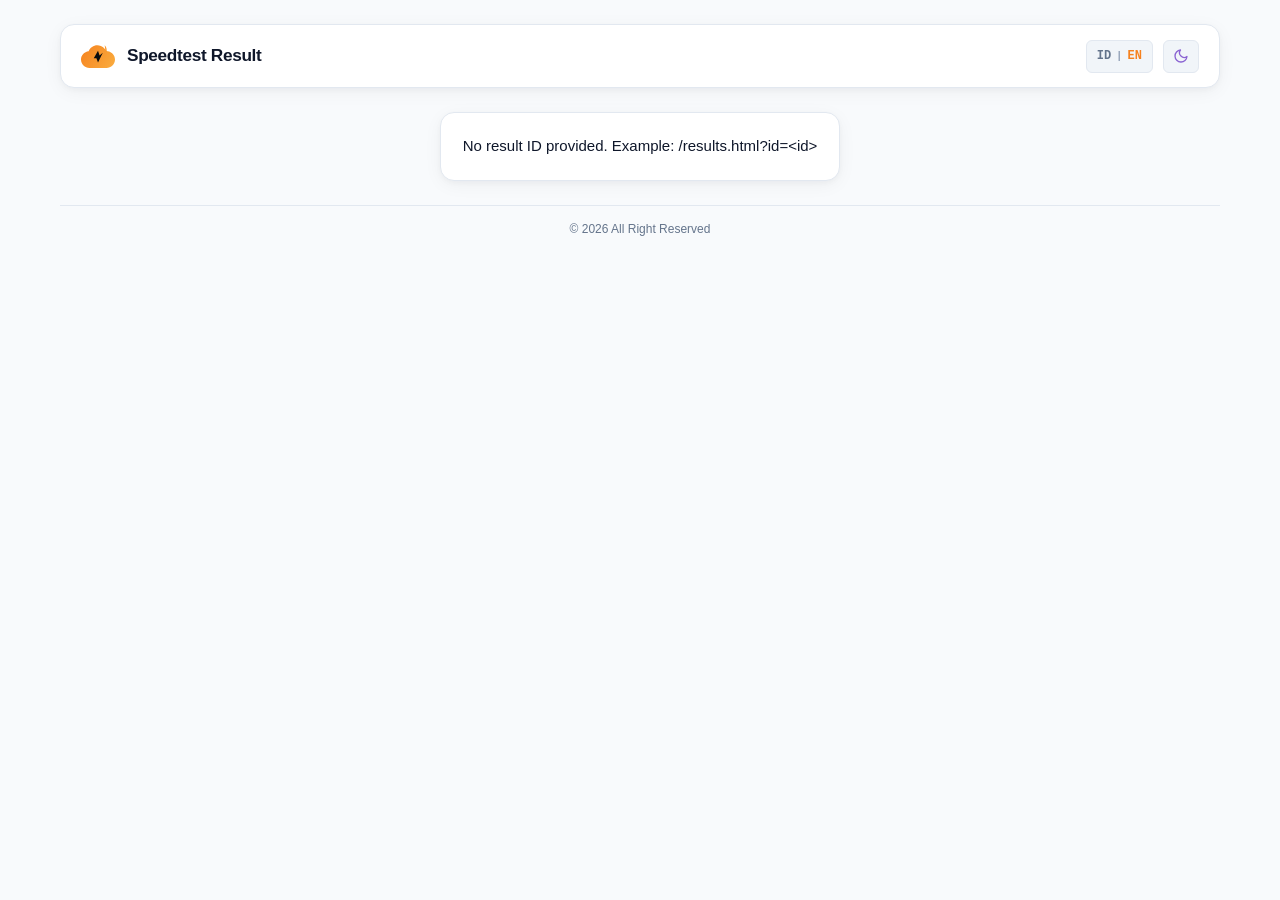
==== commit 78429fa0: "feat: complete 100/100 production readiness with CI, healthcheck, vhost templates, and apple touch i" ====
--- a/web/results.html
+++ b/web/results.html
@@ -7,6 +7,7 @@
   <meta name="description" content="Local network performance benchmark result certificate. 100% offline LAN speedtest.">
   <link rel="icon" type="image/svg+xml" href="favicon.svg">
   <link rel="stylesheet" href="style.css">
+  <link rel="apple-touch-icon" href="assets/images/icons/apple-touch-icon.png">
   <script>
     (function() {
       try {
--- a/web/style.css
+++ b/web/style.css
@@ -73,6 +73,10 @@
   box-sizing: border-box;
   margin: 0;
   padding: 0;
+}
+
+[hidden] {
+  display: none !important;
 }
 
 html, body {
